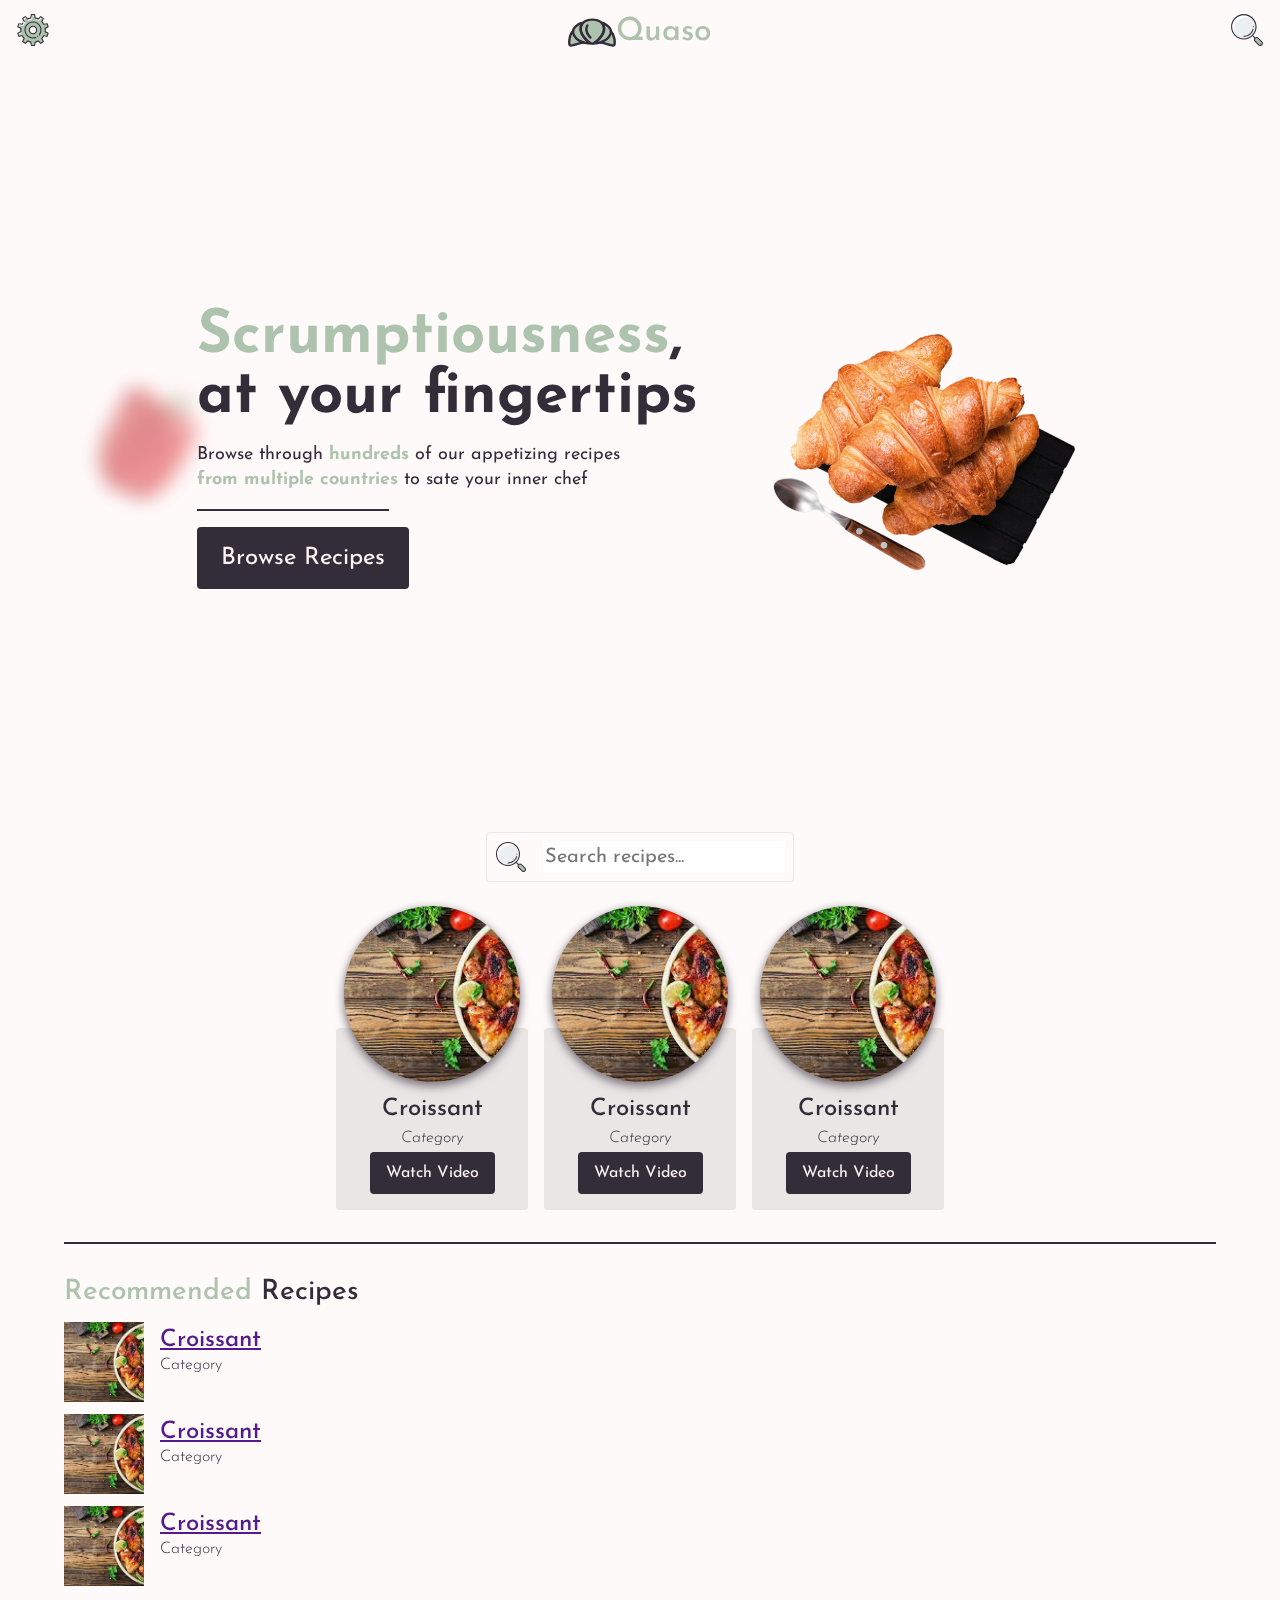
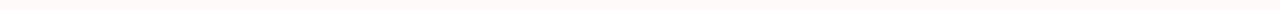
==== src/index.html @ 257f5339 "Create recipe recommends section" ====
<!DOCTYPE html>
<html lang="en">
    <head>
        <title>Quaso</title>
        <meta http-equiv="X-UA-Compatible" content="IE=edge" />
        <meta charset="UTF-8" />
        <meta name="author" content="Muhammad Reyhan Ardiya Putra Wijaya" />
        <meta name="application-name" content="Quaso" />
        <meta
            name="description"
            content="A glassmorphic, recipe app built on vanilla HTML, CSS, and JS that uses TheMealDB API to let users search recipes."
        />
        <meta name="keywords" content="HTML, CSS, JavaScript" />
        <meta name="viewport" content="width=device-width, initial-scale=1.0" />
        <link rel="icon" href="assets/icons/quaso-icon.svg" type="image/svg+xml" />

        <link rel="preconnect" href="https://fonts.googleapis.com" />
        <link rel="preconnect" href="https://fonts.gstatic.com" crossorigin />
        <link
            href="https://fonts.googleapis.com/css2?family=Josefin+Sans:wght@300;400;500;600;700&display=swap"
            rel="stylesheet"
        />

        <link rel="stylesheet" href="styles/reset.css" />
        <link rel="stylesheet" href="styles/index.css" />
        <link rel="stylesheet" href="styles/button.css" />
        <link rel="stylesheet" href="styles/decors.css" />
        <link rel="stylesheet" href="styles/logo.css" />
        <link rel="stylesheet" href="styles/navbar.css" />
        <link rel="stylesheet" href="styles/hero.css" />
        <link rel="stylesheet" href="styles/recipes.css" />
        <link rel="stylesheet" href="styles/typography.css" />
    </head>

    <body>
        <div class="app">
            <header class="body-header">
                <nav class="navbar">
                    <a href="." class="navbar__icon">
                        <img
                            src="assets/icons/settings.svg"
                            alt="settings"
                            title="settings"
                        />
                    </a>
                    <a class="logo" href=".">
                        <img
                            class="logo__icon"
                            src="assets/icons/quaso-icon.svg"
                            alt="quaso-icon"
                            title="quaso-icon"
                        />
                        <h2 class="logo__text">Quaso</h2>
                    </a>
                    <a href="#search" class="navbar__icon">
                        <img
                            src="assets/icons/search.svg"
                            alt="search"
                            title="search"
                        />
                    </a>
                </nav>
            </header>

            <section class="hero">
                <img
                    class="hero__image"
                    src="assets/images/croissant.png"
                    alt="hero-image"
                    title="hero-image"
                />

                <div class="hero__magic-words">
                    <h1 class="hero__heading">
                        <strong class="hero__heading-hook">Scrumptiousness</strong>,
                        <br />
                        at your fingertips
                    </h1>
                    <p class="body hero__text">
                        Browse through <strong>hundreds</strong> of our appetizing
                        recipes <strong>from multiple countries</strong> to sate your
                        inner chef
                    </p>
                    <hr class="line" />
                    <a href="#search" class="btn">Browse Recipes</a>
                </div>
            </section>

            <main class="recipes">
                <div id="searchbar" class="searchbar">
                    <label for="searchbar__input" class="searchbar__label">
                        <img
                            src="assets/icons/search.svg"
                            alt="search"
                            title="search"
                        />
                    </label>
                    <input
                        type="text"
                        name="searchbar__input"
                        id="searchbar__input"
                        class="searchbar__input"
                        placeholder="Search recipes..."
                    />
                </div>

                <section class="recipes__list">
                    <section class="recipes__results">
                        <!-- TODO uncomment template -->
                        <!-- <template id="recipe-card-template"> -->
                        <article class="recipe-card">
                            <img
                                src="assets/images/placeholder-food.jpg"
                                alt=""
                                class="recipe-card__thumb"
                            />
                            <section class="recipe-card__info">
                                <h3 class="h3 recipe-card__title">Croissant</h3>
                                <small class="small recipe-card__category"
                                    >Category</small
                                >
                                <a href="" class="btn recipe-card__btn"
                                    >Watch Video</a
                                >
                            </section>
                        </article>
                        <article class="recipe-card">
                            <img
                                src="assets/images/placeholder-food.jpg"
                                alt=""
                                class="recipe-card__thumb"
                            />
                            <section class="recipe-card__info">
                                <h3 class="h3 recipe-card__title">Croissant</h3>
                                <small class="small recipe-card__category"
                                    >Category</small
                                >
                                <a href="" class="btn recipe-card__btn"
                                    >Watch Video</a
                                >
                            </section>
                        </article>
                        <article class="recipe-card">
                            <img
                                src="assets/images/placeholder-food.jpg"
                                alt=""
                                class="recipe-card__thumb"
                            />
                            <section class="recipe-card__info">
                                <h3 class="h3 recipe-card__title">Croissant</h3>
                                <small class="small recipe-card__category"
                                    >Category</small
                                >
                                <a
                                    href=""
                                    target="_blank"
                                    class="btn recipe-card__btn"
                                    >Watch Video</a
                                >
                            </section>
                        </article>
                        <!-- </template> -->
                    </section>

                    <hr class="line" />

                    <aside class="recipe-recommends">
                        <h2 class="h2 recipe-recommends__heading">
                            <strong class="recipe-recommends__heading-hook"
                                >Recommended</strong
                            >
                            Recipes
                        </h2>
                        <!-- TODO uncomment template -->
                        <!-- <template id="recipe-recommend-template"> -->
                        <article class="recipe-recommends-card">
                            <img
                                src="assets/images/placeholder-food.jpg"
                                alt=""
                                class="recipe-recommends-card__thumb"
                            />
                            <section class="recipe-recommends-card__info">
                                <h3 class="h3 recipe-recommends-card__title">
                                    <a href="" target="_blank"> Croissant</a>
                                </h3>
                                <small class="small recipe-recommends-card__category"
                                    >Category</small
                                >
                            </section>
                        </article>
                        <article class="recipe-recommends-card">
                            <img
                                src="assets/images/placeholder-food.jpg"
                                alt=""
                                class="recipe-recommends-card__thumb"
                            />
                            <section class="recipe-recommends-card__info">
                                <h3 class="h3 recipe-recommends-card__title">
                                    <a href="" target="_blank"> Croissant</a>
                                </h3>
                                <small class="small recipe-recommends-card__category"
                                    >Category</small
                                >
                            </section>
                        </article>
                        <article class="recipe-recommends-card">
                            <img
                                src="assets/images/placeholder-food.jpg"
                                alt=""
                                class="recipe-recommends-card__thumb"
                            />
                            <section class="recipe-recommends-card__info">
                                <h3 class="h3 recipe-recommends-card__title">
                                    <a href="" target="_blank"> Croissant</a>
                                </h3>
                                <small class="small recipe-recommends-card__category"
                                    >Category</small
                                >
                            </section>
                        </article>
                        <!-- </template> -->
                    </aside>
                </section>
            </main>

            <footer></footer>
        </div>

        <img
            class="decor"
            src="assets/images/cucumber.png"
            alt="decor"
            title="decor"
        />
        <img
            class="decor"
            src="assets/images/pepper-red.png"
            alt="decor"
            title="decor"
        />

        <!-- <script type="module" src="scripts/"></script> -->
    </body>
</html>
---- src/styles/index.css ----
:root {
    --app-sage: #aec3ae;
    --app-beige: #f3deba;
    --app-brown: #a9907e;
    --app-white: #fff4f4;
    --app-black: #332c39;
    --app-grey: rgba(214, 214, 214, 0.5);
    --blur-val: 10px;
    --border-radius: 4px;
    --drop-shadow: drop-shadow(0 5px 0.25em rgb(51, 44, 57, 0.25))
        drop-shadow(0 2.5px 0.25em rgb(51, 44, 57, 0.5));
    font-family: "Josefin Sans", sans-serif;
}

/* * {
    outline: 1px solid green;
} */

body {
    perspective: 100px;
    overflow-x: hidden;
}

.app {
    display: flex;
    flex-direction: column;
    justify-content: start;
    align-items: center;
    gap: 1.5em;
    background-color: hsla(0, 100%, 98%, 0.5);
    color: var(--app-black);
    backdrop-filter: blur(var(--blur-val));
}
---- src/styles/button.css ----
.btn {
    text-decoration: none;
    color: var(--app-white);
    background-color: var(--app-black);
    padding: 0.8em 1em;
    font-size: calc(16em / 16);
    font-weight: 400;
    align-items: center;
    display: flex;
    justify-content: center;
    border-radius: var(--border-radius);
    transition: color 0.2s ease-in-out, background-color 0.2s ease-in-out;
}

.btn:hover {
    background-color: var(--app-sage);
    color: var(--app-black);
}
---- src/styles/decors.css ----
.decor {
    position: absolute;
    object-fit: cover;
    z-index: -1;
}

.decor:first-of-type {
    top: -430px;
    right: -80px;
    transform: translateZ(-20px);
    width: 300px;
}
.decor:nth-of-type(2) {
    top: 200px;
    left: -120px;
    transform: translateZ(-40px) rotate(30deg);
    width: 140px;
}

.line {
    border: 1px solid var(--app-black);
}
---- src/styles/logo.css ----
.logo {
    display: flex;
    width: 100%;
    justify-content: center;
    align-items: center;
    padding: 0.25em 1em;
    text-decoration: none;
}

.logo__icon {
    max-width: 3em;
}

.logo__text {
    color: var(--app-sage);
    font-size: calc(32em / 16);
    font-weight: 500;
}
---- src/styles/navbar.css ----
.body-header {
    width: 100%;
}

.navbar {
    display: flex;
    width: 100%;
    justify-content: center;
    align-items: center;
    padding: 0.25em 1em;
}

.navbar__icon {
    width: 2.25em;
}
---- src/styles/hero.css ----
.hero {
    min-height: 650px;
    height: 80vh;
    width: 100%;
    display: flex;
    flex-direction: column;
    justify-content: center;
    align-items: center;
    gap: 1em;
    max-width: 886px;
}

.hero__image {
    width: 20em;
}

.hero__magic-words {
    align-items: center;
    display: flex;
    justify-content: center;
    flex-direction: column;
    width: 100%;
    gap: 1em;
}

.hero__heading {
    font-size: calc(40em / 16);
    font-weight: 700;
    text-align: center;
}

.hero__heading-hook {
    color: var(--app-sage);
}

.hero__text {
    text-align: center;
    width: 90%;
    max-width: 440px;
}

.hero__text strong {
    color: var(--app-sage);
    font-weight: 700;
}

.hero .line {
    width: 12em;
}

.hero .btn {
    font-size: calc(24em / 16);
}

@media screen and (min-width: 1024px) {
    .hero {
        min-height: 400px;
        flex-direction: row;
        gap: 2em;
    }

    .hero__image {
        width: 20em;
        order: 2;
    }

    .hero__magic-words {
        width: 100%;
        order: 1;
        align-items: start;
    }

    .hero__heading {
        font-size: calc(60em / 16);
        text-align: left;
    }

    .hero__text {
        text-align: left;
    }

    .hero .line {
        /* width: 70%; */
        margin: 0;
    }
}
---- src/styles/recipes.css ----
.recipes {
    display: flex;
    flex-direction: column;
    align-items: center;
    width: 100%;
    gap: 1.5em;
}

/* Searchbar */
.searchbar {
    display: flex;
    justify-content: start;
    width: max-content;
    padding: 0.5em;
    gap: 1em;
    border: 1px solid var(--app-grey);
    border-radius: var(--border-radius);
}

.searchbar__label {
    width: 2em;
    height: 2em;
}

.searchbar__input {
    border: none;
    outline: none;
    font-family: inherit;
    font-weight: 400;
    font-size: 1.25em;
}

.recipes__list {
    display: flex;
    flex-direction: column;
    width: 100%;
    gap: 1.5em;
    align-items: center;
}

/* Recipes results */
.recipes__results {
    display: flex;
    flex-direction: row;
    flex-wrap: wrap;
    justify-content: center;
    gap: 1em;
    width: 100%;
}

.recipe-card {
    flex-direction: column;
    display: flex;
    position: relative;
    align-items: center;
    height: 19em;
    width: 12em;
}

.recipe-card__thumb {
    width: 11em;
    height: 11em;
    object-fit: cover;
    border-radius: 50%;
    z-index: 2;
    filter: var(--drop-shadow);
}

.recipe-card__info {
    position: absolute;
    bottom: 0;
    background-color: var(--app-grey);
    backdrop-filter: blur(var(--blur-val));
    width: 100%;
    height: 60%;
    display: flex;
    flex-direction: column;
    align-items: center;
    justify-content: end;
    padding: 0 0.5em 1em 0.5em;
    gap: 0.2em;
    border-radius: var(--border-radius);
}

.recipe-card__category {
    font-style: italic;
    font-weight: 300;
}

.recipes__list .line {
    width: 90%;
}

/* Recipe recommends  */
.recipe-recommends {
    width: 90%;
    flex-direction: column;
    display: flex;
    gap: 0.75em;
}

.recipe-recommends__heading-hook {
    color: var(--app-sage);
}

.recipe-recommends-card {
    display: flex;
    flex-direction: row;
    gap: 1em;
    width: 100%;
}

.recipe-recommends-card__info {
    flex: 1;
    padding: 0.25em 0;
}

.recipe-recommends-card__thumb {
    width: 5em;
    height: 5em;
    object-fit: cover;
}

.recipe-recommends-card__title:hover {
    color: var(--app-sage);
}
---- src/styles/typography.css ----
.h1 {
    font-size: calc(36em / 16);
    font-weight: 700;
    line-height: 1.2em;
}

.h2 {
    font-size: calc(28em / 16);
    font-weight: 500;
    line-height: 1.2em;
}

.h3 {
    font-size: calc(24em / 16);
    font-weight: 500;
    line-height: 1.2em;
}

.body {
    font-size: calc(18em / 16);
    line-height: 1.4em;
}

.small {
    font-size: calc(16em / 16);
    line-height: 1.4em;
    font-weight: 300;
}
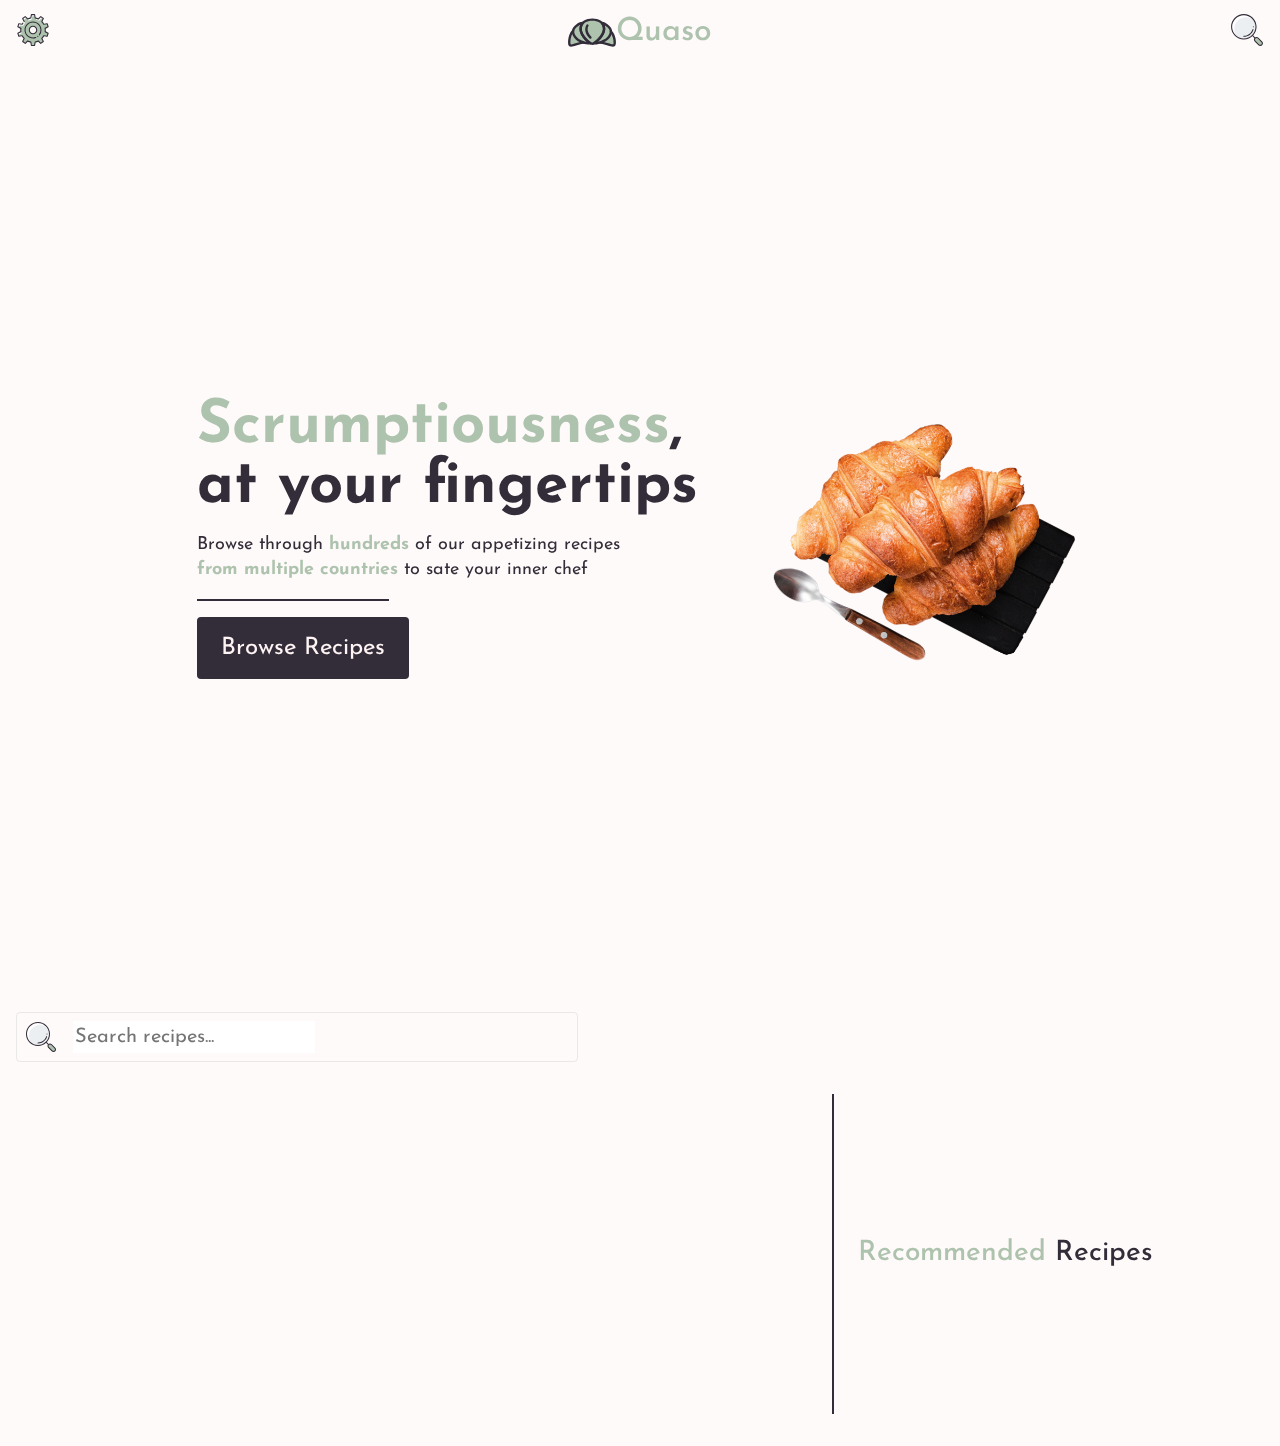
==== commit 98eb1c0a: "Design layout for recipes area" ====
--- a/src/index.html
+++ b/src/index.html
@@ -52,7 +52,7 @@
                         />
                         <h2 class="logo__text">Quaso</h2>
                     </a>
-                    <a href="#search" class="navbar__icon">
+                    <a href="#recipes" class="navbar__icon">
                         <img
                             src="assets/icons/search.svg"
                             alt="search"
@@ -82,11 +82,11 @@
                         inner chef
                     </p>
                     <hr class="line" />
-                    <a href="#search" class="btn">Browse Recipes</a>
+                    <a href="#recipes" class="btn">Browse Recipes</a>
                 </div>
             </section>
 
-            <main class="recipes">
+            <main id="#recipes" class="recipes">
                 <div id="searchbar" class="searchbar">
                     <label for="searchbar__input" class="searchbar__label">
                         <img
@@ -106,60 +106,24 @@
 
                 <section class="recipes__list">
                     <section class="recipes__results">
-                        <!-- TODO uncomment template -->
-                        <!-- <template id="recipe-card-template"> -->
-                        <article class="recipe-card">
-                            <img
-                                src="assets/images/placeholder-food.jpg"
-                                alt=""
-                                class="recipe-card__thumb"
-                            />
-                            <section class="recipe-card__info">
-                                <h3 class="h3 recipe-card__title">Croissant</h3>
-                                <small class="small recipe-card__category"
-                                    >Category</small
-                                >
-                                <a href="" class="btn recipe-card__btn"
-                                    >Watch Video</a
-                                >
-                            </section>
-                        </article>
-                        <article class="recipe-card">
-                            <img
-                                src="assets/images/placeholder-food.jpg"
-                                alt=""
-                                class="recipe-card__thumb"
-                            />
-                            <section class="recipe-card__info">
-                                <h3 class="h3 recipe-card__title">Croissant</h3>
-                                <small class="small recipe-card__category"
-                                    >Category</small
-                                >
-                                <a href="" class="btn recipe-card__btn"
-                                    >Watch Video</a
-                                >
-                            </section>
-                        </article>
-                        <article class="recipe-card">
-                            <img
-                                src="assets/images/placeholder-food.jpg"
-                                alt=""
-                                class="recipe-card__thumb"
-                            />
-                            <section class="recipe-card__info">
-                                <h3 class="h3 recipe-card__title">Croissant</h3>
-                                <small class="small recipe-card__category"
-                                    >Category</small
-                                >
-                                <a
-                                    href=""
-                                    target="_blank"
-                                    class="btn recipe-card__btn"
-                                    >Watch Video</a
-                                >
-                            </section>
-                        </article>
-                        <!-- </template> -->
+                        <template id="recipe-card-template">
+                            <article class="recipe-card">
+                                <img
+                                    src="assets/images/placeholder-food.jpg"
+                                    alt=""
+                                    class="recipe-card__thumb"
+                                />
+                                <section class="recipe-card__info">
+                                    <h3 class="h3 recipe-card__title">Croissant</h3>
+                                    <small class="small recipe-card__category"
+                                        >Category</small
+                                    >
+                                    <a href="" class="btn recipe-card__btn"
+                                        >Watch Video</a
+                                    >
+                                </section>
+                            </article>
+                        </template>
                     </section>
 
                     <hr class="line" />
@@ -171,54 +135,26 @@
                             >
                             Recipes
                         </h2>
-                        <!-- TODO uncomment template -->
-                        <!-- <template id="recipe-recommend-template"> -->
-                        <article class="recipe-recommends-card">
-                            <img
-                                src="assets/images/placeholder-food.jpg"
-                                alt=""
-                                class="recipe-recommends-card__thumb"
-                            />
-                            <section class="recipe-recommends-card__info">
-                                <h3 class="h3 recipe-recommends-card__title">
-                                    <a href="" target="_blank"> Croissant</a>
-                                </h3>
-                                <small class="small recipe-recommends-card__category"
-                                    >Category</small
-                                >
-                            </section>
-                        </article>
-                        <article class="recipe-recommends-card">
-                            <img
-                                src="assets/images/placeholder-food.jpg"
-                                alt=""
-                                class="recipe-recommends-card__thumb"
-                            />
-                            <section class="recipe-recommends-card__info">
-                                <h3 class="h3 recipe-recommends-card__title">
-                                    <a href="" target="_blank"> Croissant</a>
-                                </h3>
-                                <small class="small recipe-recommends-card__category"
-                                    >Category</small
-                                >
-                            </section>
-                        </article>
-                        <article class="recipe-recommends-card">
-                            <img
-                                src="assets/images/placeholder-food.jpg"
-                                alt=""
-                                class="recipe-recommends-card__thumb"
-                            />
-                            <section class="recipe-recommends-card__info">
-                                <h3 class="h3 recipe-recommends-card__title">
-                                    <a href="" target="_blank"> Croissant</a>
-                                </h3>
-                                <small class="small recipe-recommends-card__category"
-                                    >Category</small
-                                >
-                            </section>
-                        </article>
-                        <!-- </template> -->
+
+                        <!-- TODO just get 3 cards -->
+                        <template id="recipe-recommend-template">
+                            <article class="recipe-recommends-card">
+                                <img
+                                    src="assets/images/placeholder-food.jpg"
+                                    alt=""
+                                    class="recipe-recommends-card__thumb"
+                                />
+                                <section class="recipe-recommends-card__info">
+                                    <h3 class="h3 recipe-recommends-card__title">
+                                        <a href="" target="_blank"> Croissant</a>
+                                    </h3>
+                                    <small
+                                        class="small recipe-recommends-card__category"
+                                        >Category</small
+                                    >
+                                </section>
+                            </article>
+                        </template>
                     </aside>
                 </section>
             </main>
@@ -226,7 +162,7 @@
             <footer></footer>
         </div>
 
-        <img
+        <!-- <img
             class="decor"
             src="assets/images/cucumber.png"
             alt="decor"
@@ -237,7 +173,7 @@
             src="assets/images/pepper-red.png"
             alt="decor"
             title="decor"
-        />
+        /> -->
 
         <!-- <script type="module" src="scripts/"></script> -->
     </body>
--- a/src/styles/hero.css
+++ b/src/styles/hero.css
@@ -1,6 +1,6 @@
 .hero {
     min-height: 650px;
-    height: 80vh;
+    height: 100vh;
     width: 100%;
     display: flex;
     flex-direction: column;
--- a/src/styles/recipes.css
+++ b/src/styles/recipes.css
@@ -42,10 +42,16 @@
 .recipes__results {
     display: flex;
     flex-direction: row;
-    flex-wrap: wrap;
-    justify-content: center;
+    justify-content: start;
     gap: 1em;
     width: 100%;
+    overflow-x: auto;
+    padding: 0 1em;
+}
+
+/* hide recipes results scrollbar */
+.recipes__results::-webkit-scrollbar {
+    display: none;
 }
 
 .recipe-card {
@@ -124,3 +130,31 @@
 .recipe-recommends-card__title:hover {
     color: var(--app-sage);
 }
+
+@media screen and (min-width: 1024px) {
+    .recipes {
+        padding: 0 1em;
+    }
+
+    .recipes__list {
+        flex-direction: row;
+    }
+
+    .recipes__list .line {
+        width: 0;
+        height: 20em;
+    }
+
+    .recipes__results {
+        flex: 1.5;
+    }
+
+    .recipe-recommends {
+        flex: 0.8;
+    }
+
+    .searchbar {
+        width: 45%;
+        align-self: flex-start;
+    }
+}
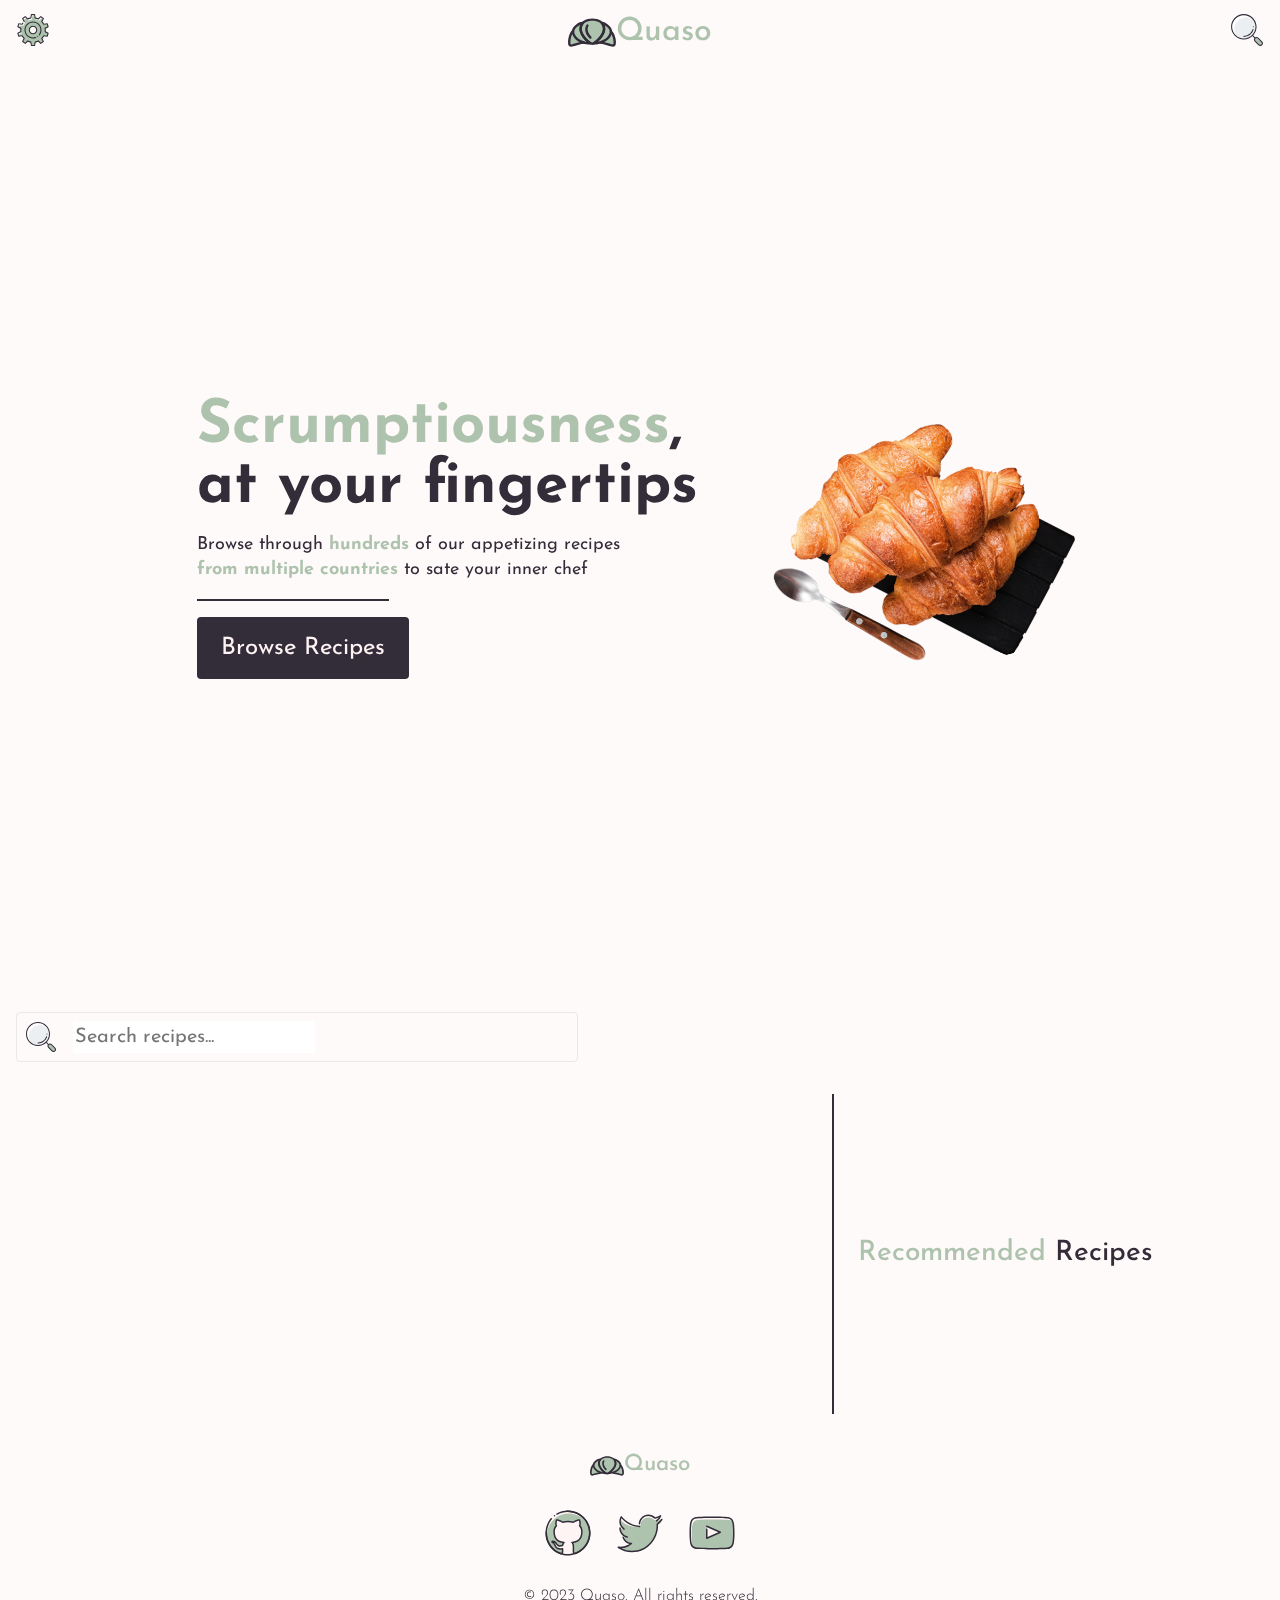
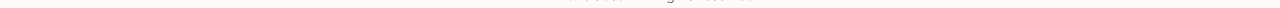
==== commit 4a580093: "Create footer" ====
--- a/src/index.html
+++ b/src/index.html
@@ -23,13 +23,14 @@
 
         <link rel="stylesheet" href="styles/reset.css" />
         <link rel="stylesheet" href="styles/index.css" />
+        <link rel="stylesheet" href="styles/typography.css" />
         <link rel="stylesheet" href="styles/button.css" />
         <link rel="stylesheet" href="styles/decors.css" />
         <link rel="stylesheet" href="styles/logo.css" />
         <link rel="stylesheet" href="styles/navbar.css" />
         <link rel="stylesheet" href="styles/hero.css" />
         <link rel="stylesheet" href="styles/recipes.css" />
-        <link rel="stylesheet" href="styles/typography.css" />
+        <link rel="stylesheet" href="styles/footer.css" />
     </head>
 
     <body>
@@ -159,7 +160,48 @@
                 </section>
             </main>
 
-            <footer></footer>
+            <footer class="footer">
+                <a class="logo" href=".">
+                    <img
+                        class="logo__icon"
+                        src="assets/icons/quaso-icon.svg"
+                        alt="quaso-icon"
+                        title="quaso-icon"
+                    />
+                    <h2 class="logo__text">Quaso</h2>
+                </a>
+
+                <section class="socials">
+                    <a href="https://github.com/ReyhanArdiya/quaso" target="_blank">
+                        <img
+                            class="socials__logo"
+                            src="assets/icons/socials-github.svg"
+                            alt="github"
+                            title="github"
+                        />
+                    </a>
+                    <a href="https://github.com/ReyhanArdiya/quaso" target="_blank">
+                        <img
+                            class="socials__logo"
+                            src="assets/icons/socials-twitter.svg"
+                            alt="twitter"
+                            title="twitter"
+                        />
+                    </a>
+                    <a href="https://github.com/ReyhanArdiya/quaso" target="_blank">
+                        <img
+                            class="socials__logo"
+                            src="assets/icons/socials-youtube.svg"
+                            alt="yousocials-youtube.svg"
+                            title="yousocials-youtube.svg"
+                        />
+                    </a>
+                </section>
+
+                <small class="small">
+                    &copy; 2023 Quaso. All rights reserved.
+                </small>
+            </footer>
         </div>
 
         <!-- <img
--- a/src/styles/footer.css
+++ b/src/styles/footer.css
@@ -0,0 +1,27 @@
+.footer {
+    display: flex;
+    align-items: center;
+    /* justify-content: center; */
+    flex-direction: column;
+    gap: 1.5em;
+}
+
+.footer .logo {
+    font-size: 0.7em;
+}
+
+.socials {
+    display: flex;
+    gap: 1.5em;
+    flex-direction: row;
+}
+
+.socials a {
+    text-decoration: none;
+}
+
+.socials__logo {
+    width: 3em;
+    height: 3em;
+    object-fit: cover;
+}
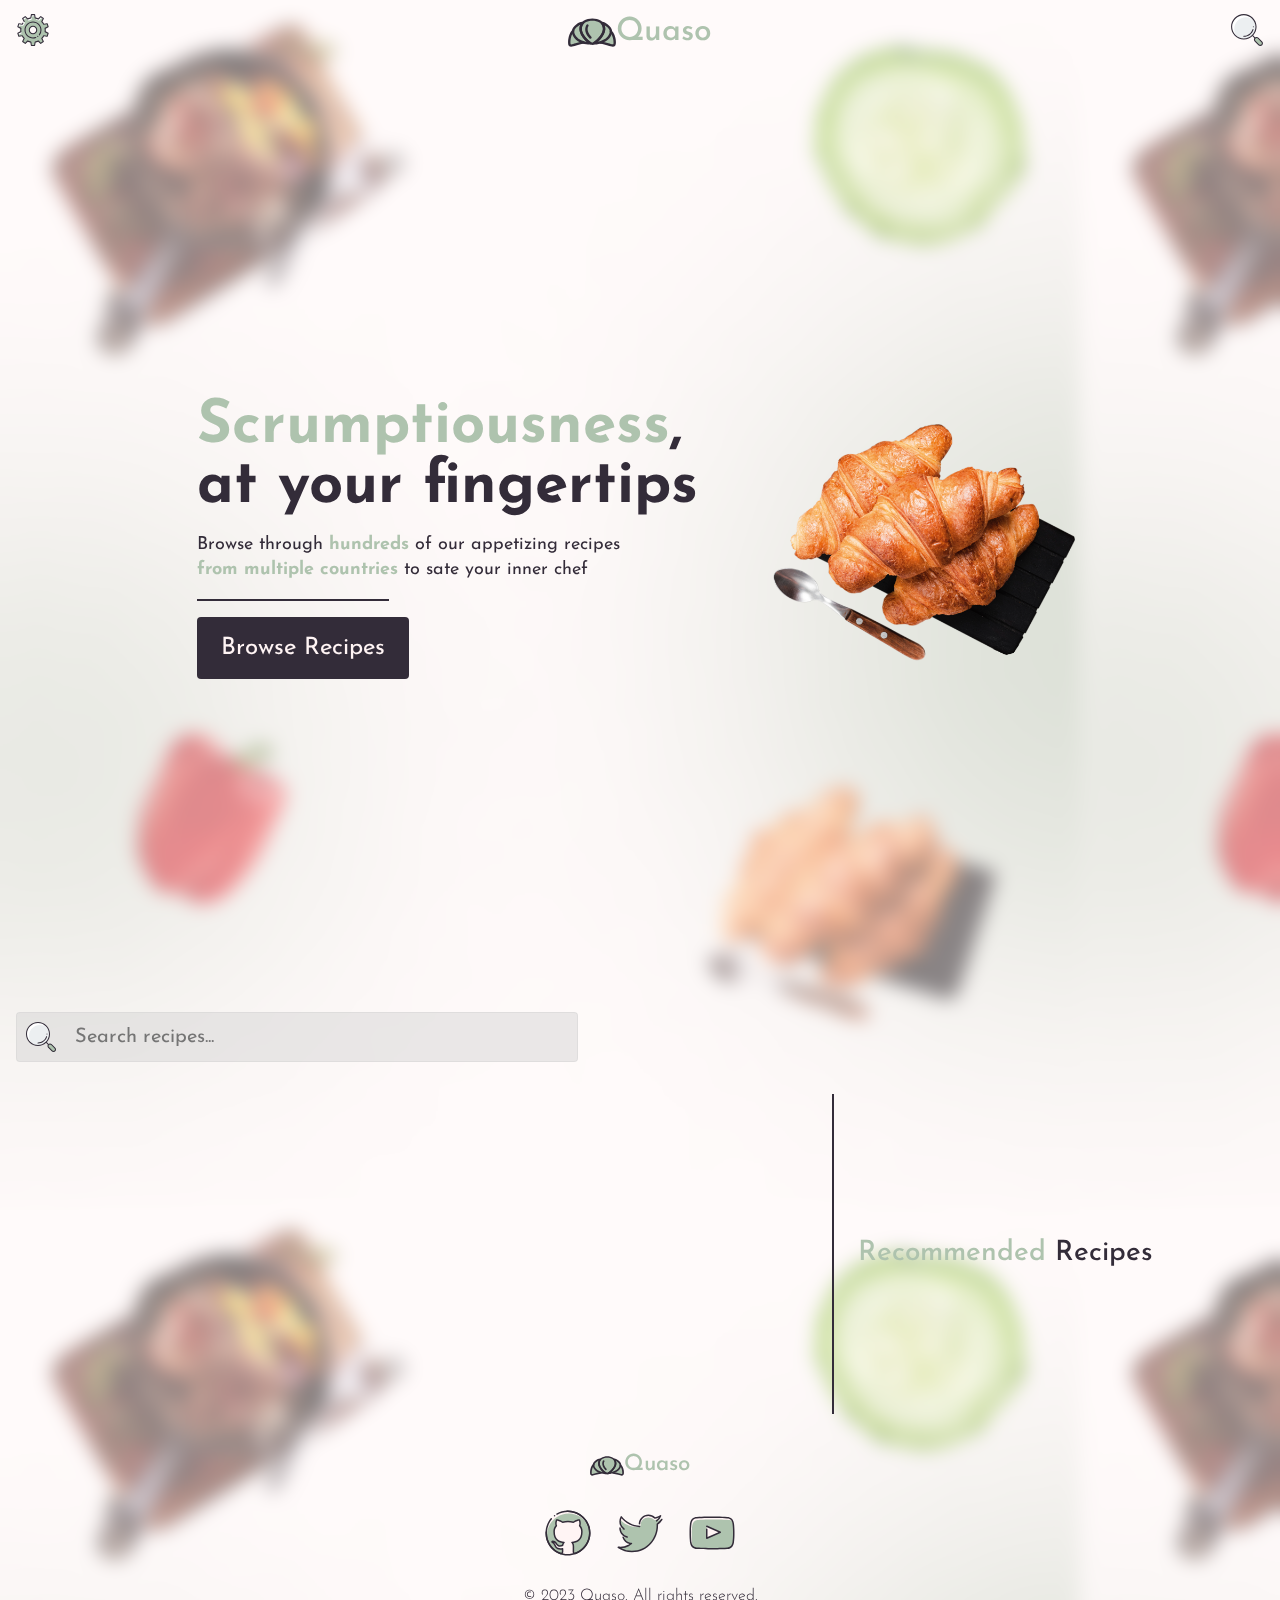
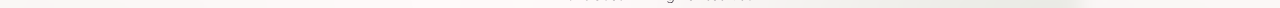
==== commit 32a612de: "Add body background" ====
--- a/src/index.html
+++ b/src/index.html
@@ -204,18 +204,7 @@
             </footer>
         </div>
 
-        <!-- <img
-            class="decor"
-            src="assets/images/cucumber.png"
-            alt="decor"
-            title="decor"
-        />
-        <img
-            class="decor"
-            src="assets/images/pepper-red.png"
-            alt="decor"
-            title="decor"
-        /> -->
+        <div class="body-bg"></div>
 
         <!-- <script type="module" src="scripts/"></script> -->
     </body>
--- a/src/styles/decors.css
+++ b/src/styles/decors.css
@@ -20,3 +20,14 @@
 .line {
     border: 1px solid var(--app-black);
 }
+
+.body-bg {
+    position: absolute;
+    top: 0;
+    z-index: -100;
+    height: 100%;
+    width: 100vw;
+    background-image: url("../assets/images/body-bg.png");
+    background-repeat: repeat;
+    background-size: 100%/100%;
+}
--- a/src/styles/recipes.css
+++ b/src/styles/recipes.css
@@ -15,6 +15,7 @@
     gap: 1em;
     border: 1px solid var(--app-grey);
     border-radius: var(--border-radius);
+    background-color: var(--app-grey);
 }
 
 .searchbar__label {
@@ -28,6 +29,7 @@
     font-family: inherit;
     font-weight: 400;
     font-size: 1.25em;
+    background: none;
 }
 
 .recipes__list {
@@ -76,7 +78,7 @@
     position: absolute;
     bottom: 0;
     background-color: var(--app-grey);
-    backdrop-filter: blur(var(--blur-val));
+    /* backdrop-filter: blur(var(--blur-val)); */
     width: 100%;
     height: 60%;
     display: flex;
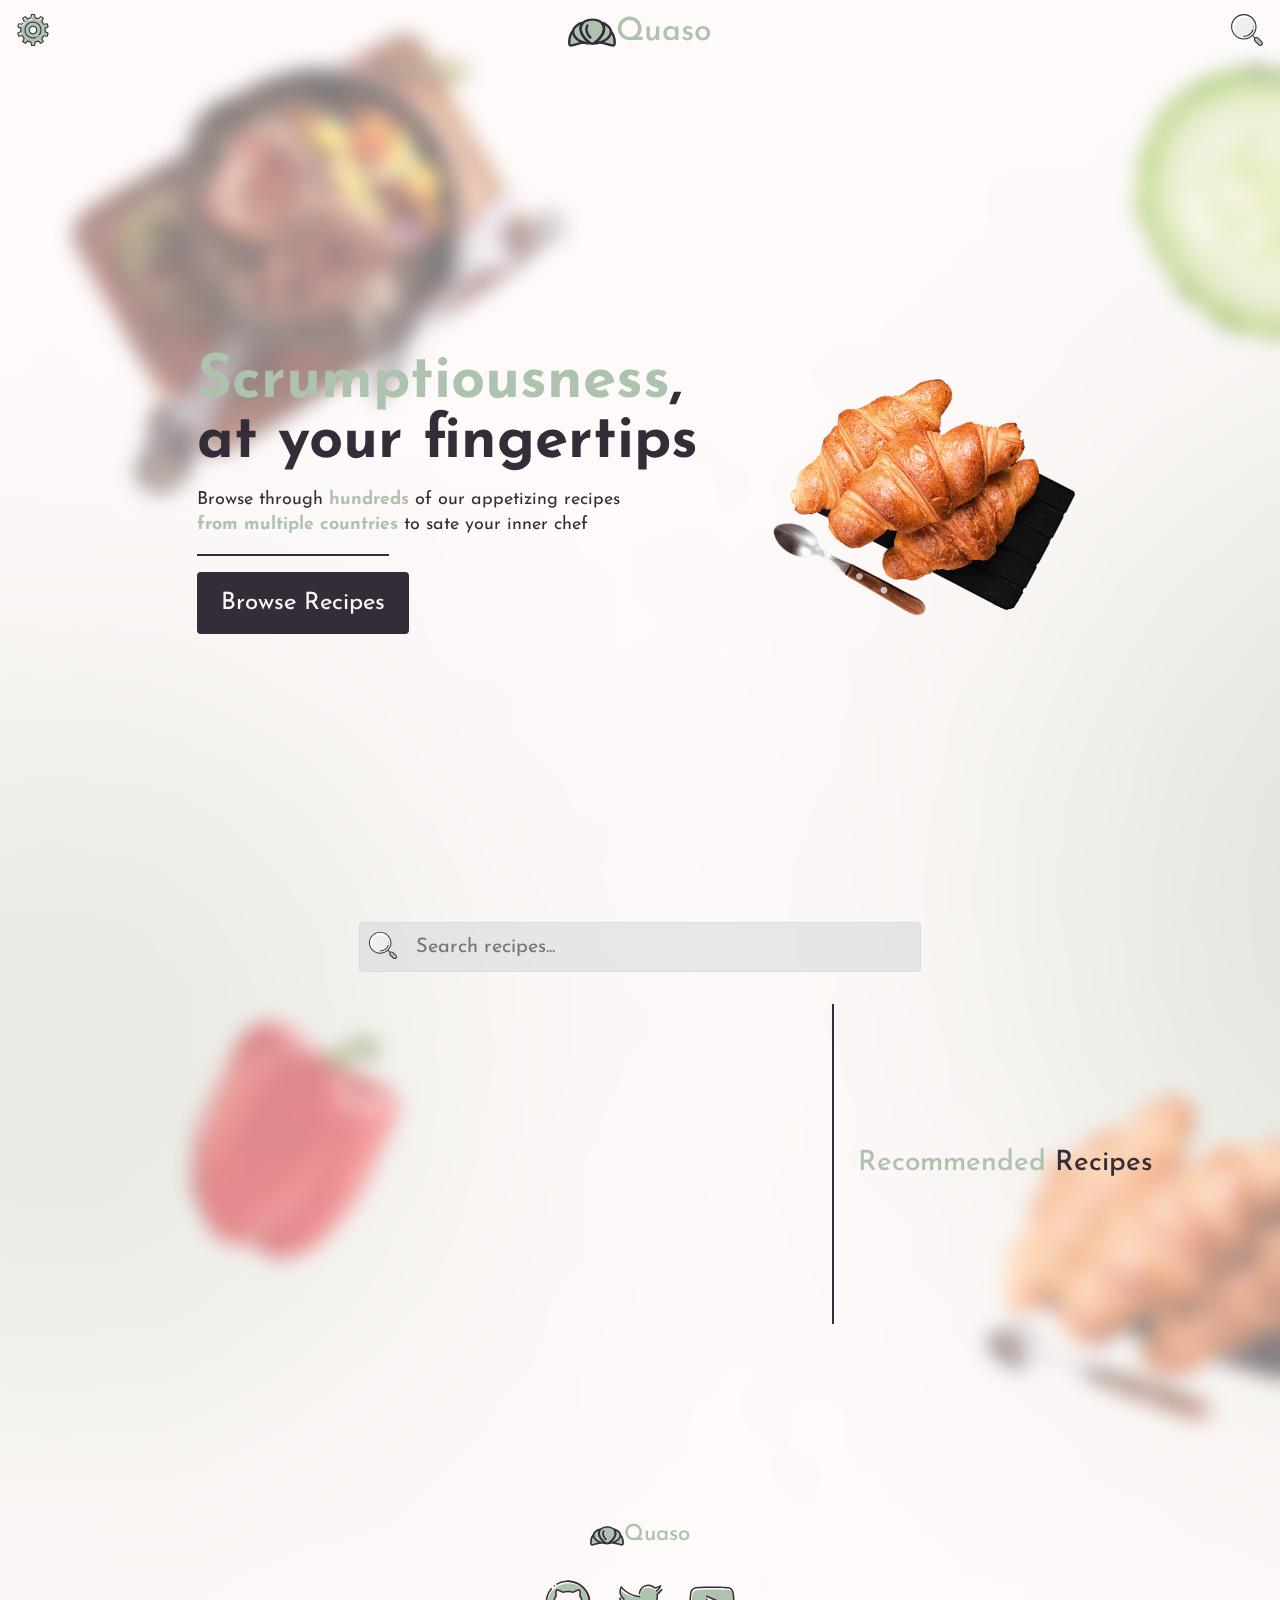
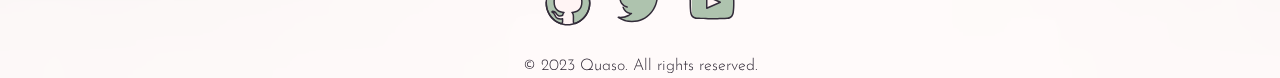
==== commit bbc5ca13: "Add loading when fetching recipes" ====
--- a/src/index.html
+++ b/src/index.html
@@ -106,26 +106,28 @@
                 </div>
 
                 <section class="recipes__list">
-                    <section class="recipes__results">
-                        <template id="recipe-card-template">
-                            <article class="recipe-card">
-                                <img
-                                    src="assets/images/placeholder-food.jpg"
-                                    alt=""
-                                    class="recipe-card__thumb"
-                                />
-                                <section class="recipe-card__info">
-                                    <h3 class="h3 recipe-card__title">Croissant</h3>
-                                    <small class="small recipe-card__category"
-                                        >Category</small
-                                    >
-                                    <a href="" class="btn recipe-card__btn"
-                                        >Watch Video</a
-                                    >
-                                </section>
-                            </article>
-                        </template>
-                    </section>
+                    <template id="recipe-card-template">
+                        <article class="recipe-card">
+                            <img
+                                src="assets/images/placeholder-food.jpg"
+                                alt=""
+                                class="recipe-card__thumb"
+                            />
+                            <section class="recipe-card__info">
+                                <h3 class="h3 recipe-card__title">Croissant</h3>
+                                <small class="small recipe-card__category"
+                                    >Category</small
+                                >
+                                <a href="" class="btn recipe-card__btn"
+                                    >Watch Video</a
+                                >
+                            </section>
+                        </article>
+                    </template>
+                    <template id="loading-template">
+                        <p class="body">Loading...</p>
+                    </template>
+                    <section class="recipes__results"></section>
 
                     <hr class="line" />
 
@@ -137,7 +139,6 @@
                             Recipes
                         </h2>
 
-                        <!-- TODO just get 3 cards -->
                         <template id="recipe-recommend-template">
                             <article class="recipe-recommends-card">
                                 <img
@@ -147,7 +148,7 @@
                                 />
                                 <section class="recipe-recommends-card__info">
                                     <h3 class="h3 recipe-recommends-card__title">
-                                        <a href="" target="_blank"> Croissant</a>
+                                        <a href="" target="_blank">Title</a>
                                     </h3>
                                     <small
                                         class="small recipe-recommends-card__category"
@@ -206,6 +207,7 @@
 
         <div class="body-bg"></div>
 
-        <!-- <script type="module" src="scripts/"></script> -->
+        <script defer src="scripts/fetch-recipes.js"></script>
+        <script defer src="scripts/load-recommends.js"></script>
     </body>
 </html>
--- a/src/styles/decors.css
+++ b/src/styles/decors.css
@@ -29,5 +29,11 @@
     width: 100vw;
     background-image: url("../assets/images/body-bg.png");
     background-repeat: repeat;
-    background-size: 100%/100%;
+    background-size: auto;
 }
+
+@media screen and (min-width: 1024px) {
+    .body-bg {
+        background-size: cover;
+    }
+}
--- a/src/styles/hero.css
+++ b/src/styles/hero.css
@@ -55,6 +55,7 @@
 @media screen and (min-width: 1024px) {
     .hero {
         min-height: 400px;
+        height: 90vh;
         flex-direction: row;
         gap: 2em;
     }
--- a/src/styles/recipes.css
+++ b/src/styles/recipes.css
@@ -10,7 +10,7 @@
 .searchbar {
     display: flex;
     justify-content: start;
-    width: max-content;
+    width: 80%;
     padding: 0.5em;
     gap: 1em;
     border: 1px solid var(--app-grey);
@@ -30,6 +30,7 @@
     font-weight: 400;
     font-size: 1.25em;
     background: none;
+    width: 100%;
 }
 
 .recipes__list {
@@ -61,7 +62,7 @@
     display: flex;
     position: relative;
     align-items: center;
-    height: 19em;
+    height: 21em;
     width: 12em;
 }
 
@@ -88,6 +89,17 @@
     padding: 0 0.5em 1em 0.5em;
     gap: 0.2em;
     border-radius: var(--border-radius);
+}
+
+/* Add elipsis */
+.recipe-card__title {
+    overflow: hidden;
+    text-overflow: ellipsis;
+    line-clamp: 2;
+    -webkit-line-clamp: 2;
+    display: -webkit-box;
+    -webkit-box-orient: vertical;
+    text-align: center;
 }
 
 .recipe-card__category {
@@ -129,7 +141,8 @@
     object-fit: cover;
 }
 
-.recipe-recommends-card__title:hover {
+.recipe-recommends-card__title a,
+.recipe-recommends-card__title a:hover {
     color: var(--app-sage);
 }
 
@@ -149,6 +162,7 @@
 
     .recipes__results {
         flex: 1.5;
+        margin-top: 2em;
     }
 
     .recipe-recommends {
@@ -157,6 +171,6 @@
 
     .searchbar {
         width: 45%;
-        align-self: flex-start;
+        align-self: center;
     }
 }
--- a/src/styles/footer.css
+++ b/src/styles/footer.css
@@ -4,6 +4,7 @@
     /* justify-content: center; */
     flex-direction: column;
     gap: 1.5em;
+    margin-top: 10em;
 }
 
 .footer .logo {
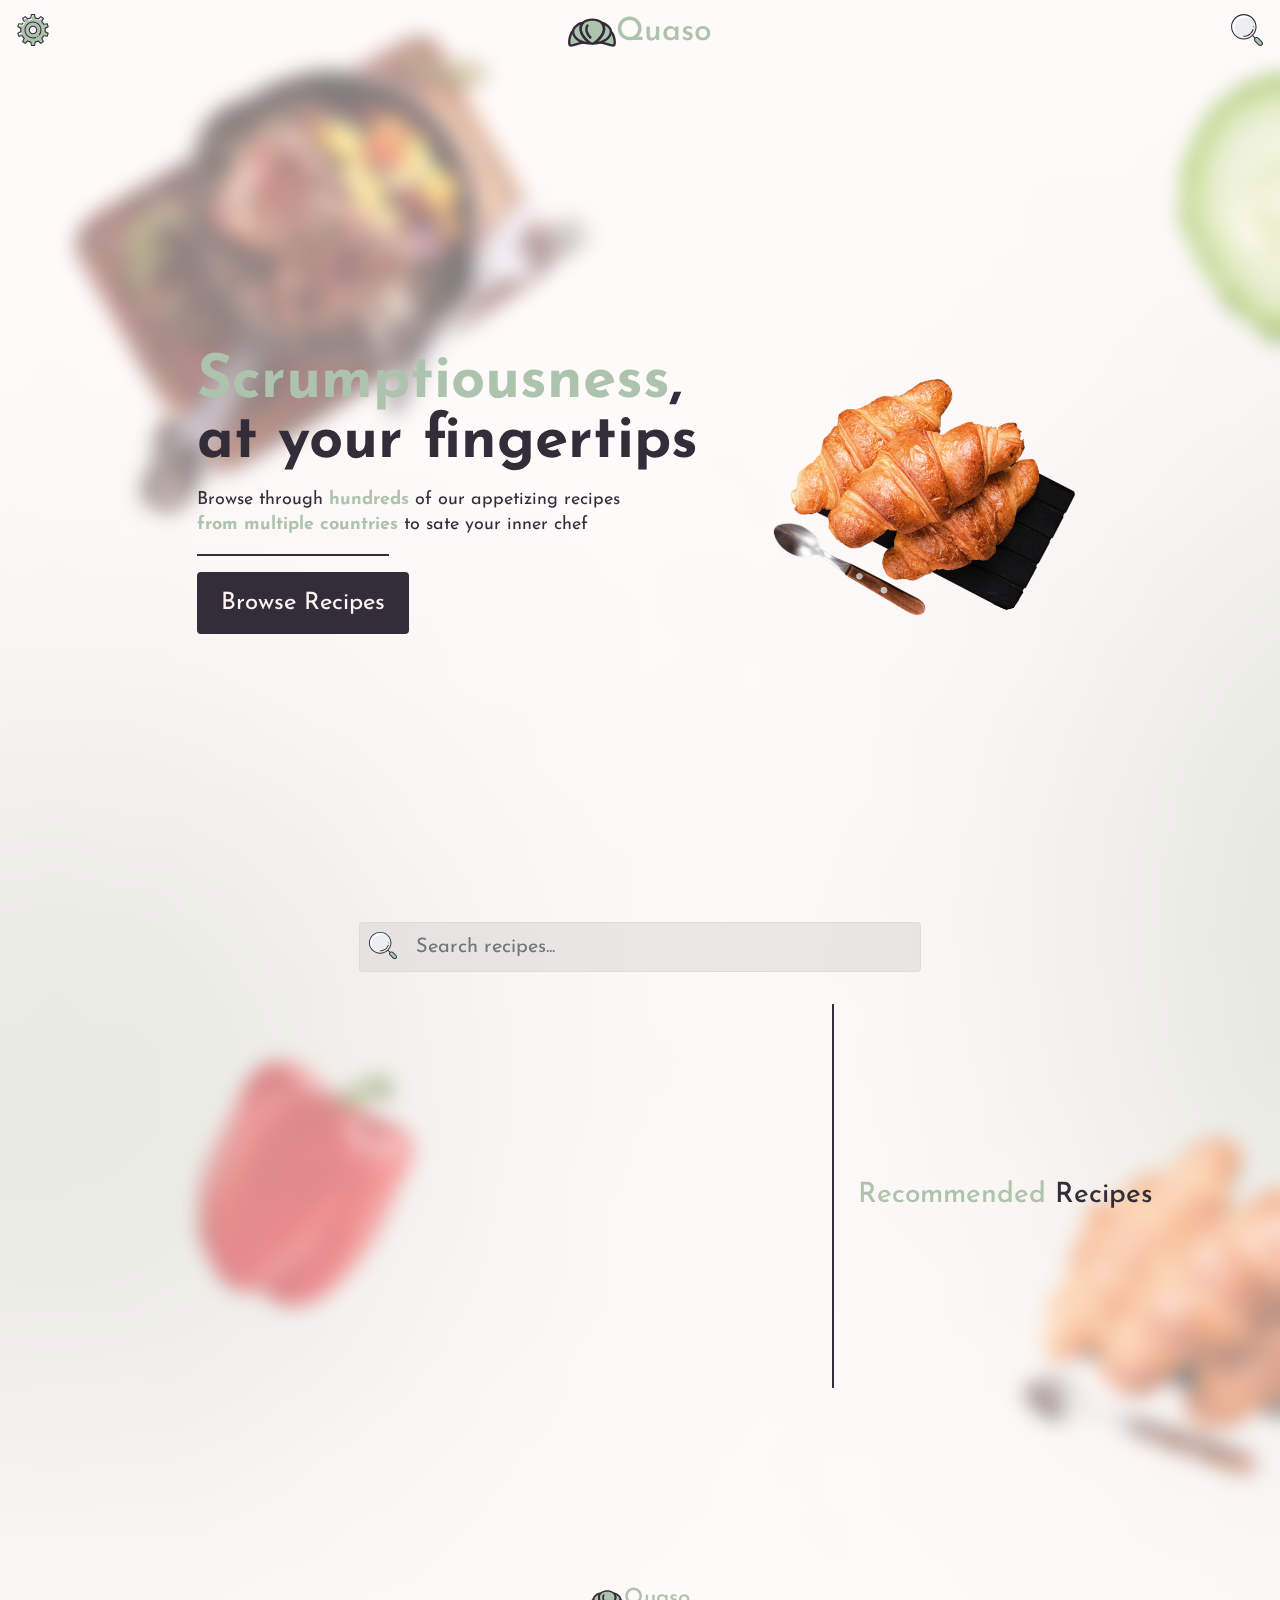
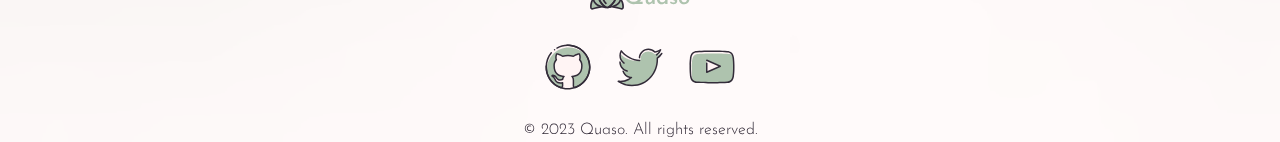
==== commit 5ac8a482: "Reorganize main tag" ====
--- a/src/index.html
+++ b/src/index.html
@@ -63,101 +63,101 @@
                 </nav>
             </header>
 
-            <section class="hero">
-                <img
-                    class="hero__image"
-                    src="assets/images/croissant.png"
-                    alt="hero-image"
-                    title="hero-image"
-                />
-
-                <div class="hero__magic-words">
-                    <h1 class="hero__heading">
-                        <strong class="hero__heading-hook">Scrumptiousness</strong>,
-                        <br />
-                        at your fingertips
-                    </h1>
-                    <p class="body hero__text">
-                        Browse through <strong>hundreds</strong> of our appetizing
-                        recipes <strong>from multiple countries</strong> to sate your
-                        inner chef
-                    </p>
-                    <hr class="line" />
-                    <a href="#recipes" class="btn">Browse Recipes</a>
-                </div>
-            </section>
-
-            <main id="#recipes" class="recipes">
-                <div id="searchbar" class="searchbar">
-                    <label for="searchbar__input" class="searchbar__label">
-                        <img
-                            src="assets/icons/search.svg"
-                            alt="search"
-                            title="search"
-                        />
-                    </label>
-                    <input
-                        type="text"
-                        name="searchbar__input"
-                        id="searchbar__input"
-                        class="searchbar__input"
-                        placeholder="Search recipes..."
+            <main class="main">
+                <section class="hero">
+                    <img
+                        class="hero__image"
+                        src="assets/images/croissant.png"
+                        alt="hero-image"
+                        title="hero-image"
                     />
-                </div>
-
-                <section class="recipes__list">
-                    <template id="recipe-card-template">
-                        <article class="recipe-card">
+                    <div class="hero__magic-words">
+                        <h1 class="hero__heading">
+                            <strong class="hero__heading-hook"
+                                >Scrumptiousness</strong
+                            >,
+                            <br />
+                            at your fingertips
+                        </h1>
+                        <p class="body hero__text">
+                            Browse through <strong>hundreds</strong> of our
+                            appetizing recipes
+                            <strong>from multiple countries</strong> to sate your
+                            inner chef
+                        </p>
+                        <hr class="line" />
+                        <a href="#recipes" class="btn">Browse Recipes</a>
+                    </div>
+                </section>
+
+                <section id="#recipes" class="recipes">
+                    <div id="searchbar" class="searchbar">
+                        <label for="searchbar__input" class="searchbar__label">
                             <img
-                                src="assets/images/placeholder-food.jpg"
-                                alt=""
-                                class="recipe-card__thumb"
+                                src="assets/icons/search.svg"
+                                alt="search"
+                                title="search"
                             />
-                            <section class="recipe-card__info">
-                                <h3 class="h3 recipe-card__title">Croissant</h3>
-                                <small class="small recipe-card__category"
-                                    >Category</small
-                                >
-                                <a href="" class="btn recipe-card__btn"
-                                    >Watch Video</a
-                                >
-                            </section>
-                        </article>
-                    </template>
-                    <template id="loading-template">
-                        <p class="body">Loading...</p>
-                    </template>
-                    <section class="recipes__results"></section>
-
-                    <hr class="line" />
-
-                    <aside class="recipe-recommends">
-                        <h2 class="h2 recipe-recommends__heading">
-                            <strong class="recipe-recommends__heading-hook"
-                                >Recommended</strong
-                            >
-                            Recipes
-                        </h2>
-
-                        <template id="recipe-recommend-template">
-                            <article class="recipe-recommends-card">
+                        </label>
+                        <input
+                            type="text"
+                            name="searchbar__input"
+                            id="searchbar__input"
+                            class="searchbar__input"
+                            placeholder="Search recipes..."
+                        />
+                    </div>
+                    <section class="recipes__list">
+                        <template id="recipe-card-template">
+                            <article class="recipe-card">
                                 <img
                                     src="assets/images/placeholder-food.jpg"
                                     alt=""
-                                    class="recipe-recommends-card__thumb"
+                                    class="recipe-card__thumb"
                                 />
-                                <section class="recipe-recommends-card__info">
-                                    <h3 class="h3 recipe-recommends-card__title">
-                                        <a href="" target="_blank">Title</a>
-                                    </h3>
-                                    <small
-                                        class="small recipe-recommends-card__category"
+                                <section class="recipe-card__info">
+                                    <h3 class="h3 recipe-card__title">Croissant</h3>
+                                    <small class="small recipe-card__category"
                                         >Category</small
+                                    >
+                                    <a href="" class="btn recipe-card__btn"
+                                        >Watch Video</a
                                     >
                                 </section>
                             </article>
                         </template>
-                    </aside>
+                        <template id="loading-template">
+                            <p class="body">Loading...</p>
+                        </template>
+                        <section class="recipes__results"></section>
+                        <hr class="line" />
+                        <aside class="recipe-recommends">
+                            <h2 class="h2 recipe-recommends__heading">
+                                <strong class="recipe-recommends__heading-hook"
+                                    >Recommended</strong
+                                >
+                                Recipes
+                            </h2>
+                            <template id="recipe-recommend-template">
+                                <article class="recipe-recommends-card">
+                                    <img
+                                        src="assets/images/placeholder-food.jpg"
+                                        alt=""
+                                        class="recipe-recommends-card__thumb"
+                                    />
+                                    <section class="recipe-recommends-card__info">
+                                        <h3 class="h3 recipe-recommends-card__title">
+                                            <a href="" target="_blank">Title</a>
+                                        </h3>
+                                        <small
+                                            class="small recipe-recommends-card__category"
+                                            >Category</small
+                                        >
+                                    </section>
+                                </article>
+                            </template>
+                        </aside>
+                    </section>
                 </section>
             </main>
 
--- a/src/styles/index.css
+++ b/src/styles/index.css
@@ -31,3 +31,11 @@
     color: var(--app-black);
     backdrop-filter: blur(var(--blur-val));
 }
+
+.main {
+    display: flex;
+    flex-direction: column;
+    align-items: center;
+    width: 100%;
+    gap: 1.5em;
+}
--- a/src/styles/recipes.css
+++ b/src/styles/recipes.css
@@ -128,6 +128,9 @@
     flex-direction: row;
     gap: 1em;
     width: 100%;
+    border-radius: var(--border-radius);
+    background-color: var(--app-grey);
+    padding: 1em;
 }
 
 .recipe-recommends-card__info {
@@ -143,7 +146,7 @@
 
 .recipe-recommends-card__title a,
 .recipe-recommends-card__title a:hover {
-    color: var(--app-sage);
+    color: var(--app-brown);
 }
 
 @media screen and (min-width: 1024px) {
@@ -157,7 +160,7 @@
 
     .recipes__list .line {
         width: 0;
-        height: 20em;
+        height: 24em;
     }
 
     .recipes__results {
